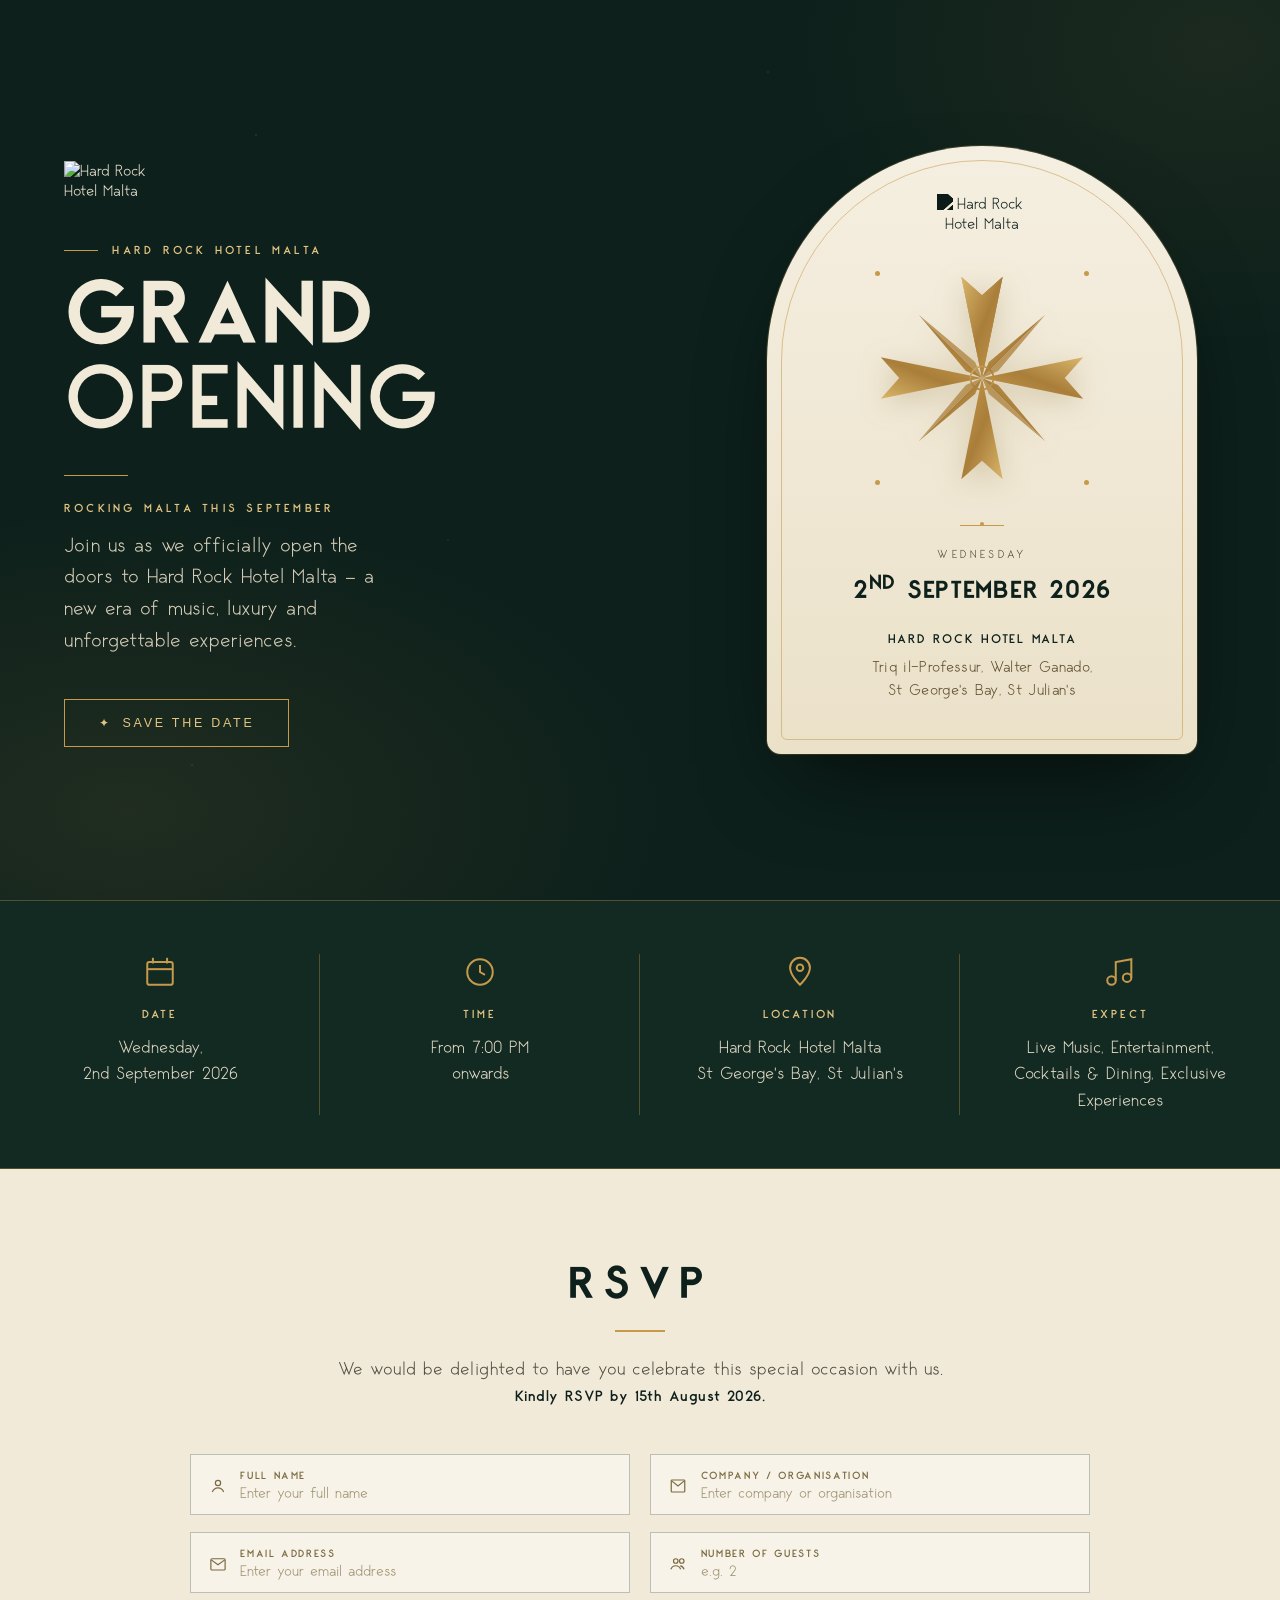
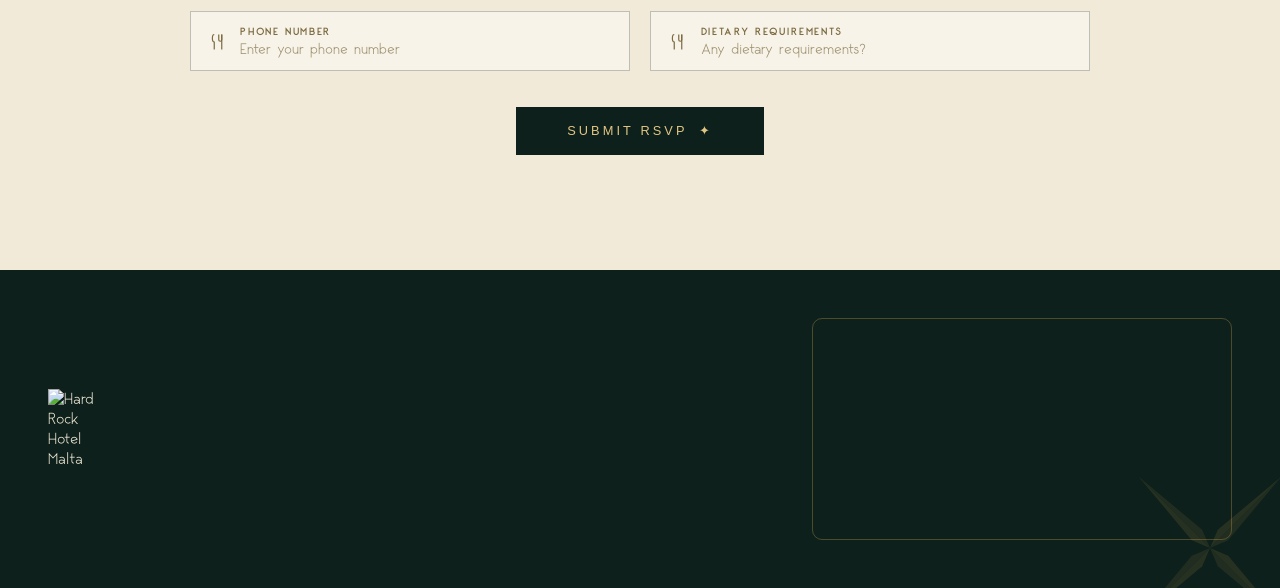
==== index-standalone.html @ 6059b087 "Reorder mobile hero: logo/title first, invite card below, center text On small screens the hero text" ====
<!DOCTYPE html>
<html lang="en">
<head>
<meta charset="UTF-8">
<meta name="viewport" content="width=device-width, initial-scale=1.0">
<title>Hard Rock Hotel Malta — Grand Opening</title>
<style>
  @font-face{
    font-family:'George';
    src:url('[data-uri]') format('opentype');
    font-weight:300;
    font-style:normal;
    font-display:swap;
  }
  @font-face{
    font-family:'George';
    src:url('[data-uri]') format('opentype');
    font-weight:600;
    font-style:normal;
    font-display:swap;
  }
  @font-face{
    font-family:'George';
    src:url('[data-uri]') format('opentype');
    font-weight:700;
    font-style:normal;
    font-display:swap;
  }

  :root{
    --ink:#0d201b;
    --ink-2:#132a23;
    --gold:#c79a4b;
    --gold-light:#e3c583;
    --cream:#f2ead9;
    --cream-2:#e9dfc9;
    --line: rgba(199,154,75,0.35);
  }
  *{box-sizing:border-box; margin:0; padding:0;}
  html{scroll-behavior:smooth;}
  body{
    background:var(--ink);
    color:var(--cream);
    font-family:'George', sans-serif;
    font-weight:300;
    overflow-x:hidden;
  }
  h1,h2,h3{font-family:'George', serif; font-weight:700;}
  .serif{font-family:'George', serif; font-weight:300;}

  a{color:inherit; text-decoration:none;}

  .eyebrow{
    letter-spacing:0.28em;
    font-size:0.72rem;
    color:var(--gold-light);
    text-transform:uppercase;
    font-weight:600;
  }

  /* ---------- HERO ---------- */
  .hero{
    position:relative;
    display:grid;
    grid-template-columns: 1.15fr 1fr;
    min-height:100vh;
    background:
      radial-gradient(ellipse 900px 500px at 10% 90%, rgba(199,154,75,0.10), transparent 60%),
      radial-gradient(ellipse 700px 500px at 95% 5%, rgba(199,154,75,0.08), transparent 60%),
      var(--ink);
  }
  .hero::before{
    content:'';
    position:absolute; inset:0;
    background-image:
      radial-gradient(1px 1px at 20% 15%, rgba(199,154,75,0.5), transparent),
      radial-gradient(1px 1px at 60% 8%, rgba(199,154,75,0.4), transparent),
      radial-gradient(1px 1px at 80% 30%, rgba(199,154,75,0.5), transparent),
      radial-gradient(1px 1px at 35% 60%, rgba(199,154,75,0.3), transparent),
      radial-gradient(1px 1px at 92% 70%, rgba(199,154,75,0.4), transparent),
      radial-gradient(1px 1px at 15% 85%, rgba(199,154,75,0.45), transparent);
    background-size: 100% 100%;
    pointer-events:none;
    opacity:0.9;
  }

  .hero-left{
    position:relative;
    padding: 4.5rem 4rem 4rem;
    display:flex;
    flex-direction:column;
    justify-content:center;
    z-index:2;
  }

  .brand-mark{
    margin-bottom:2.6rem;
    animation: fadeUp 0.9s ease both;
  }
  .brand-mark img{
    width:110px;
    height:auto;
    display:block;
  }

  .hero-eyebrow-line{
    display:flex; align-items:center; gap:0.9rem;
    margin-bottom:1rem;
    animation: fadeUp 0.9s ease 0.1s both;
  }
  .hero-eyebrow-line .rule{ width:34px; height:1px; background:var(--gold);}

  .hero-title{
    font-size:clamp(3.4rem, 7vw, 6.2rem);
    line-height:0.95;
    color:var(--cream);
    letter-spacing:0.01em;
    animation: fadeUp 1s ease 0.18s both;
  }
  .hero-title .thin{ font-weight:600; }

  .hero-rule{
    width:64px; height:1px;
    background:var(--gold);
    margin:1.9rem 0 1.6rem;
    animation: fadeUp 1s ease 0.3s both;
  }

  .hero-tag{
    animation: fadeUp 1s ease 0.36s both;
  }
  .hero-tag .eyebrow{ margin-bottom:0.9rem; display:block;}
  .hero-tag p{
    font-family:'George', serif;
    font-weight:300;
    font-size:1.28rem;
    line-height:1.55;
    color:#d8cfba;
    max-width:30ch;
  }

  .cta-row{
    margin-top:2.6rem;
    animation: fadeUp 1s ease 0.46s both;
  }
  .btn-outline{
    display:inline-flex;
    align-items:center;
    gap:0.7rem;
    border:1px solid var(--gold);
    padding:0.95rem 2.1rem;
    font-size:0.78rem;
    letter-spacing:0.22em;
    color:var(--gold-light);
    text-transform:uppercase;
    background:transparent;
    cursor:pointer;
    transition: background 0.35s ease, color 0.35s ease, letter-spacing .35s ease;
  }
  .btn-outline:hover{
    background:var(--gold);
    color:var(--ink);
    letter-spacing:0.26em;
  }
  .star{
    display:inline-block;
    transform-origin:center;
  }

  /* ---------- RIGHT: INVITATION CARD ---------- */
  .hero-right{
    position:relative;
    display:flex;
    align-items:center;
    justify-content:center;
    padding: 3rem;
    z-index:2;
  }
  .invite-card{
    position:relative;
    width:100%;
    max-width:430px;
    background: linear-gradient(180deg, #f5efe1, #ebe1c9);
    border-radius: 220px 220px 14px 14px;
    padding: 3rem 2.6rem 3.2rem;
    text-align:center;
    color:var(--ink);
    box-shadow: 0 40px 90px -30px rgba(0,0,0,0.65), 0 0 0 1px rgba(199,154,75,0.25);
    animation: cardIn 1.1s cubic-bezier(.2,.8,.2,1) 0.25s both;
  }
  .invite-card::before{
    content:'';
    position:absolute;
    inset:14px;
    border-radius:206px 206px 6px 6px;
    border:1px solid rgba(199,154,75,0.55);
    pointer-events:none;
  }
  .invite-badge{
    margin:0 auto 1.8rem;
  }
  .invite-badge img{
    width:90px;
    height:auto;
    display:block;
    margin:0 auto;
    /* logo file is white — darken it to sit on the cream card */
    filter: brightness(0) saturate(100%) invert(11%) sepia(15%) saturate(1200%) hue-rotate(120deg) brightness(0.8);
  }

  .cross-wrap{
    width:230px; height:230px;
    margin: 0 auto 2rem;
    position:relative;
  }
  .cross-wrap svg{ width:100%; height:100%; filter: drop-shadow(0 6px 14px rgba(120,90,20,0.25));}
  .dot{
    position:absolute;
    width:5px; height:5px;
    border-radius:50%;
    background:var(--gold);
  }
  .dot.tl{ top:8px; left:8px;}
  .dot.tr{ top:8px; right:8px;}
  .dot.bl{ bottom:8px; left:8px;}
  .dot.br{ bottom:8px; right:8px;}

  .invite-rule{
    width:44px; height:1px; background:var(--gold);
    margin: 0 auto 1.4rem;
    position:relative;
  }
  .invite-rule::before{
    content:''; position:absolute; left:50%; top:-2.5px; transform:translateX(-50%);
    width:4px; height:4px; border-radius:50%; background:var(--gold);
  }

  .invite-day{
    font-size:0.72rem;
    letter-spacing:0.32em;
    color:#4a3d24;
    margin-bottom:0.5rem;
  }
  .invite-date{
    font-family:'George', serif;
    font-weight:700;
    font-size:1.55rem;
    letter-spacing:0.03em;
    color:var(--ink);
    margin-bottom:1.6rem;
  }
  .invite-venue{
    font-size:0.78rem;
    letter-spacing:0.14em;
    font-weight:600;
    color:var(--ink);
    margin-bottom:0.55rem;
  }
  .invite-address{
    font-family:'George', serif;
    font-weight:300;
    font-size:0.98rem;
    line-height:1.5;
    color:#5b4a28;
    letter-spacing:0.02em;
  }

  @keyframes fadeUp{
    from{ opacity:0; transform:translateY(18px);}
    to{ opacity:1; transform:translateY(0);}
  }
  @keyframes cardIn{
    from{ opacity:0; transform:translateY(24px) scale(0.97);}
    to{ opacity:1; transform:translateY(0) scale(1);}
  }

  /* ---------- DETAILS BAR ---------- */
  .details-bar{
    background: var(--ink-2);
    border-top:1px solid var(--line);
    border-bottom:1px solid var(--line);
    display:grid;
    grid-template-columns: repeat(4, 1fr);
  }
  .detail-item{
    padding: 3.4rem 2rem;
    text-align:center;
    position:relative;
  }
  .detail-item:not(:last-child)::after{
    content:'';
    position:absolute;
    top:20%; bottom:20%; right:0;
    width:1px;
    background: var(--line);
  }
  .detail-icon{
    width:34px; height:34px;
    margin:0 auto 1.1rem;
    color:var(--gold);
  }
  .detail-icon svg{ width:100%; height:100%; stroke:var(--gold); fill:none;}
  .detail-label{
    font-size:0.72rem;
    letter-spacing:0.24em;
    color:var(--gold-light);
    text-transform:uppercase;
    margin-bottom:0.8rem;
    font-weight:600;
  }
  .detail-value{
    font-family:'George', serif;
    font-weight:300;
    font-size:1.1rem;
    line-height:1.5;
    color:#e4dcc7;
  }

  /* ---------- RSVP ---------- */
  .rsvp-section{
    background: var(--cream);
    color:var(--ink);
    padding: 5.5rem 2rem 5rem;
  }
  .rsvp-inner{
    max-width: 900px;
    margin: 0 auto;
  }
  .rsvp-head{ text-align:center; margin-bottom:3rem;}
  .rsvp-head h2{
    font-size: 2.8rem;
    letter-spacing:0.18em;
    color:var(--ink);
    margin-bottom:1.1rem;
  }
  .rsvp-underline{
    width:50px; height:2px; background:var(--gold);
    margin:0 auto 1.6rem;
  }
  .rsvp-head p{
    font-family:'George', serif;
    font-weight:300;
    font-size:1.15rem;
    color:#4c4c40;
  }
  .rsvp-head .deadline{
    font-weight:600;
    color:var(--ink);
    margin-top:0.4rem;
    font-family:'George', sans-serif;
    font-size:0.92rem;
    letter-spacing:0.03em;
  }

  form{ margin-top:2.6rem;}
  .form-grid{
    display:grid;
    grid-template-columns: 1fr 1fr;
    gap:1.1rem 1.3rem;
  }
  .field{
    border:1px solid rgba(13,32,27,0.25);
    background: rgba(255,255,255,0.4);
    padding: 0.85rem 1.1rem 0.7rem;
    display:flex;
    align-items:center;
    gap:0.85rem;
    transition: border-color .25s ease, background .25s ease;
  }
  .field:focus-within{
    border-color: var(--gold);
    background: rgba(255,255,255,0.7);
  }
  .field svg{ width:18px; height:18px; stroke:#7a6a3f; fill:none; flex-shrink:0;}
  .field-text{ display:flex; flex-direction:column; flex:1; min-width:0;}
  .field-text label{
    font-size:0.65rem;
    letter-spacing:0.16em;
    text-transform:uppercase;
    color:#7a6a3f;
    font-weight:600;
    margin-bottom:2px;
  }
  .field-text input, .field-text textarea{
    border:none; outline:none; background:transparent;
    font-family:'George', sans-serif;
    font-weight:300;
    font-size:0.95rem;
    color:var(--ink);
    padding:0;
    resize:none;
  }
  .field-text input::placeholder, .field-text textarea::placeholder{ color:#9a8f6c;}

  .submit-row{ text-align:center; margin-top:2.2rem;}
  .btn-submit{
    background: var(--ink);
    color: var(--gold-light);
    border:none;
    padding:1.05rem 3.2rem;
    font-size:0.8rem;
    letter-spacing:0.24em;
    text-transform:uppercase;
    cursor:pointer;
    display:inline-flex; align-items:center; gap:0.7rem;
    transition: transform .25s ease, box-shadow .25s ease;
  }
  .btn-submit:hover{
    transform: translateY(-2px);
    box-shadow: 0 14px 28px -12px rgba(13,32,27,0.5);
  }
  .form-note{
    text-align:center;
    font-size:0.82rem;
    color:#6d6d5f;
    margin-top:1.1rem;
    min-height:1.1rem;
  }

  /* ---------- FOOTER ---------- */
  footer{
    background: var(--ink);
    padding: 3rem 3rem;
    display:flex;
    align-items:center;
    justify-content:space-between;
    flex-wrap:wrap;
    gap:2rem;
    position:relative;
    overflow:hidden;
  }
  .footer-brand{ display:flex; align-items:center; gap:1rem;}
  .footer-badge img{
    width:64px;
    height:auto;
    display:block;
  }

  .footer-map{
    flex:1;
    max-width:420px;
    min-width:260px;
    border-radius:10px;
    overflow:hidden;
    border:1px solid var(--line);
  }
  .footer-map iframe{
    display:block;
    width:100%;
    height:220px;
    border:0;
  }

  .footer-cross{
    position:absolute;
    right:-60px; bottom:-90px;
    width:260px; height:260px;
    opacity:0.14;
    pointer-events:none;
  }

  /* ---------- RESPONSIVE ---------- */
  @media (max-width: 980px){
    .hero{ grid-template-columns:1fr;}
    .hero-left{ padding: 3.5rem 2rem 1rem; order:1; align-items:center; text-align:center;}
    .hero-right{ order:2; padding: 3rem 1.5rem 1rem;}
    .hero-eyebrow-line{ justify-content:center;}
    .brand-mark img{ margin:0 auto;}
    .hero-rule{ margin-left:auto; margin-right:auto;}
    .hero-tag p{ margin:0 auto;}
    .hero-title{ font-size: clamp(2.6rem, 12vw, 4rem);}
    .details-bar{ grid-template-columns: 1fr 1fr;}
    .detail-item:nth-child(2)::after{ display:none;}
    .detail-item:nth-child(odd)::after{ display:none;}
    .form-grid{ grid-template-columns: 1fr;}
    footer{ flex-direction:column; text-align:center;}
    .footer-map{ max-width:100%; width:100%;}
  }
  @media (max-width: 560px){
    .hero-left{ padding:2.5rem 1.4rem 0.5rem;}
    .invite-card{ padding: 2.4rem 1.6rem 2.6rem;}
    .cross-wrap{ width:180px; height:180px;}
    .details-bar{ grid-template-columns: 1fr 1fr;}
    .detail-item{ padding:2.2rem 1rem;}
  }

  @media (prefers-reduced-motion: reduce){
    *{ animation-duration:0.01ms !important; animation-iteration-count:1 !important; transition-duration:0.01ms !important;}
  }
</style>
</head>
<body>

  <!-- HERO -->
  <section class="hero">
    <div class="hero-left">
      <div class="brand-mark">
        <img src="https://hardrockmalta.rsvp/wp-content/uploads/2026/08/HRH-Malta_Logo_1C_1R_Wht.png" alt="Hard Rock Hotel Malta">
      </div>

      <div class="hero-eyebrow-line">
        <span class="rule"></span>
        <span class="eyebrow">Hard Rock Hotel Malta</span>
      </div>

      <h1 class="hero-title">GRAND<br><span class="thin">OPENING</span></h1>

      <div class="hero-rule"></div>

      <div class="hero-tag">
        <span class="eyebrow">Rocking Malta This September</span>
        <p>Join us as we officially open the doors to Hard Rock Hotel Malta — a new era of music, luxury and unforgettable experiences.</p>
      </div>

      <div class="cta-row">
        <button class="btn-outline" onclick="document.getElementById('rsvp').scrollIntoView({behavior:'smooth'})">
          <span class="star">✦</span> Save the Date
        </button>
      </div>
    </div>

    <div class="hero-right">
      <div class="invite-card">
        <div class="invite-badge">
          <img src="https://hardrockmalta.rsvp/wp-content/uploads/2026/08/HRH-Malta_Logo_1C_1R_Wht.png" alt="Hard Rock Hotel Malta">
        </div>

        <div class="cross-wrap">
          <span class="dot tl"></span><span class="dot tr"></span><span class="dot bl"></span><span class="dot br"></span>
          <svg viewBox="0 0 200 200" xmlns="http://www.w3.org/2000/svg">
            <defs>
              <linearGradient id="goldGrad" x1="0%" y1="0%" x2="100%" y2="100%">
                <stop offset="0%" stop-color="#d9b56a"/>
                <stop offset="50%" stop-color="#a97e3a"/>
                <stop offset="100%" stop-color="#c79a4b"/>
              </linearGradient>
            </defs>
            <g transform="translate(100,100)">
              <g id="wedge">
                <path d="M0,0 L 55,-55 L 6,-14 Z" fill="url(#goldGrad)"/>
                <path d="M0,0 L 55,-55 L 14,-6 Z" fill="url(#goldGrad)" opacity="0.75"/>
              </g>
              <use href="#wedge" transform="rotate(90)"/>
              <use href="#wedge" transform="rotate(180)"/>
              <use href="#wedge" transform="rotate(270)"/>
              <g id="tip">
                <path d="M0,0 L -18,-88 L 0,-72 L 18,-88 Z" fill="url(#goldGrad)"/>
              </g>
              <use href="#tip" transform="rotate(0)"/>
              <use href="#tip" transform="rotate(90)"/>
              <use href="#tip" transform="rotate(180)"/>
              <use href="#tip" transform="rotate(270)"/>
              <circle r="10" fill="none" stroke="url(#goldGrad)" stroke-width="1.5"/>
            </g>
          </svg>
        </div>

        <div class="invite-rule"></div>

        <div class="invite-day">WEDNESDAY</div>
        <div class="invite-date">2<sup>ND</sup> SEPTEMBER 2026</div>

        <div class="invite-venue">HARD ROCK HOTEL MALTA</div>
        <div class="invite-address">
          Triq il-Professur, Walter Ganado,<br>
          St George's Bay, St Julian's
        </div>
      </div>
    </div>
  </section>

  <!-- DETAILS BAR -->
  <section class="details-bar">
    <div class="detail-item">
      <div class="detail-icon">
        <svg viewBox="0 0 24 24" stroke-width="1.4"><rect x="3" y="5" width="18" height="16" rx="1.5"/><line x1="3" y1="10" x2="21" y2="10"/><line x1="7" y1="2" x2="7" y2="6"/><line x1="17" y1="2" x2="17" y2="6"/></svg>
      </div>
      <div class="detail-label">Date</div>
      <div class="detail-value">Wednesday,<br>2nd September 2026</div>
    </div>
    <div class="detail-item">
      <div class="detail-icon">
        <svg viewBox="0 0 24 24" stroke-width="1.4"><circle cx="12" cy="12" r="9"/><path d="M12 7v5l3.5 2"/></svg>
      </div>
      <div class="detail-label">Time</div>
      <div class="detail-value">From 7:00 PM<br>onwards</div>
    </div>
    <div class="detail-item">
      <div class="detail-icon">
        <svg viewBox="0 0 24 24" stroke-width="1.4"><path d="M12 21s7-6.5 7-12a7 7 0 0 0-14 0c0 5.5 7 12 7 12z"/><circle cx="12" cy="9" r="2.3"/></svg>
      </div>
      <div class="detail-label">Location</div>
      <div class="detail-value">Hard Rock Hotel Malta<br>St George's Bay, St Julian's</div>
    </div>
    <div class="detail-item">
      <div class="detail-icon">
        <svg viewBox="0 0 24 24" stroke-width="1.4"><path d="M9 18V5l11-2v13"/><circle cx="6" cy="18" r="3"/><circle cx="17" cy="16" r="3"/></svg>
      </div>
      <div class="detail-label">Expect</div>
      <div class="detail-value">Live Music, Entertainment,<br>Cocktails &amp; Dining, Exclusive Experiences</div>
    </div>
  </section>

  <!-- RSVP -->
  <section class="rsvp-section" id="rsvp">
    <div class="rsvp-inner">
      <div class="rsvp-head">
        <h2>RSVP</h2>
        <div class="rsvp-underline"></div>
        <p>We would be delighted to have you celebrate this special occasion with us.</p>
        <p class="deadline">Kindly RSVP by 15th August 2026.</p>
      </div>

      <form id="rsvpForm">
        <div class="form-grid">
          <div class="field">
            <svg viewBox="0 0 24 24" stroke-width="1.6"><circle cx="12" cy="8" r="3.5"/><path d="M4.5 20c1.5-4 5-5.5 7.5-5.5s6 1.5 7.5 5.5"/></svg>
            <div class="field-text">
              <label for="fullName">Full Name</label>
              <input id="fullName" name="fullName" type="text" placeholder="Enter your full name" required>
            </div>
          </div>

          <div class="field">
            <svg viewBox="0 0 24 24" stroke-width="1.6"><rect x="3" y="4" width="18" height="16" rx="1"/><path d="M4 5.5l8 6.5 8-6.5"/></svg>
            <div class="field-text">
              <label for="company">Company / Organisation</label>
              <input id="company" name="company" type="text" placeholder="Enter company or organisation">
            </div>
          </div>

          <div class="field">
            <svg viewBox="0 0 24 24" stroke-width="1.6"><rect x="2.5" y="5" width="19" height="15" rx="1.5"/><path d="M3 6.5l9 6.5 9-6.5"/></svg>
            <div class="field-text">
              <label for="email">Email Address</label>
              <input id="email" name="email" type="email" placeholder="Enter your email address" required>
            </div>
          </div>

          <div class="field">
            <svg viewBox="0 0 24 24" stroke-width="1.6"><circle cx="9" cy="8" r="3"/><path d="M2.5 19c1.2-3.3 4-4.7 6.5-4.7s5.3 1.4 6.5 4.7"/><circle cx="17" cy="8" r="3"/><path d="M15 14.4c2 .2 4 1.6 5 4.6"/></svg>
            <div class="field-text">
              <label for="guests">Number of Guests</label>
              <input id="guests" name="guests" type="number" min="1" placeholder="e.g. 2">
            </div>
          </div>

          <div class="field">
            <svg viewBox="0 0 24 24" stroke-width="1.6"><path d="M17 2v20"/><path d="M13 2v7a2 2 0 0 0 4 0V2"/><path d="M7 2c-1.5 0-2.5 2-2.5 5S5.5 12 7 12v10"/></svg>
            <div class="field-text">
              <label for="phone">Phone Number</label>
              <input id="phone" name="phone" type="tel" placeholder="Enter your phone number">
            </div>
          </div>

          <div class="field">
            <svg viewBox="0 0 24 24" stroke-width="1.6"><path d="M17 2v20"/><path d="M13 2v7a2 2 0 0 0 4 0V2"/><path d="M7 2c-1.5 0-2.5 2-2.5 5S5.5 12 7 12v10"/></svg>
            <div class="field-text">
              <label for="dietary">Dietary Requirements</label>
              <input id="dietary" name="dietary" type="text" placeholder="Any dietary requirements?">
            </div>
          </div>
        </div>

        <div class="submit-row">
          <button type="submit" class="btn-submit">Submit RSVP <span>✦</span></button>
          <p class="form-note" id="formNote"></p>
        </div>
      </form>
    </div>
  </section>

  <!-- FOOTER -->
  <footer>
    <div class="footer-cross">
      <svg viewBox="0 0 200 200" xmlns="http://www.w3.org/2000/svg">
        <g transform="translate(100,100)" fill="#c79a4b">
          <path d="M0,0 L 55,-55 L 6,-14 Z"/><path d="M0,0 L 55,-55 L 14,-6 Z" opacity="0.75"/>
          <path d="M0,0 L 55,-55 L 6,-14 Z" transform="rotate(90)"/><path d="M0,0 L 55,-55 L 14,-6 Z" transform="rotate(90)" opacity="0.75"/>
          <path d="M0,0 L 55,-55 L 6,-14 Z" transform="rotate(180)"/><path d="M0,0 L 55,-55 L 14,-6 Z" transform="rotate(180)" opacity="0.75"/>
          <path d="M0,0 L 55,-55 L 6,-14 Z" transform="rotate(270)"/><path d="M0,0 L 55,-55 L 14,-6 Z" transform="rotate(270)" opacity="0.75"/>
        </g>
      </svg>
    </div>

    <div class="footer-brand">
      <div class="footer-badge">
        <img src="https://hardrockmalta.rsvp/wp-content/uploads/2026/08/HRH-Malta_Logo_1C_1R_Wht.png" alt="Hard Rock Hotel Malta">
      </div>
    </div>

    <div class="footer-map">
      <iframe
        src="https://www.google.com/maps?q=Hard+Rock+Hotel+Malta,+Triq+il-Professur+Walter+Ganado,+St+George's+Bay,+St+Julian's&output=embed"
        allowfullscreen loading="lazy" referrerpolicy="no-referrer-when-downgrade"
        title="Hard Rock Hotel Malta location"></iframe>
    </div>
  </footer>

  <script>
    document.getElementById('rsvpForm').addEventListener('submit', function(e){
      e.preventDefault();
      const note = document.getElementById('formNote');
      note.textContent = "Thank you — your RSVP has been received.";
      note.style.color = "#7a6a3f";
      this.reset();
    });
  </script>

</body>
</html>
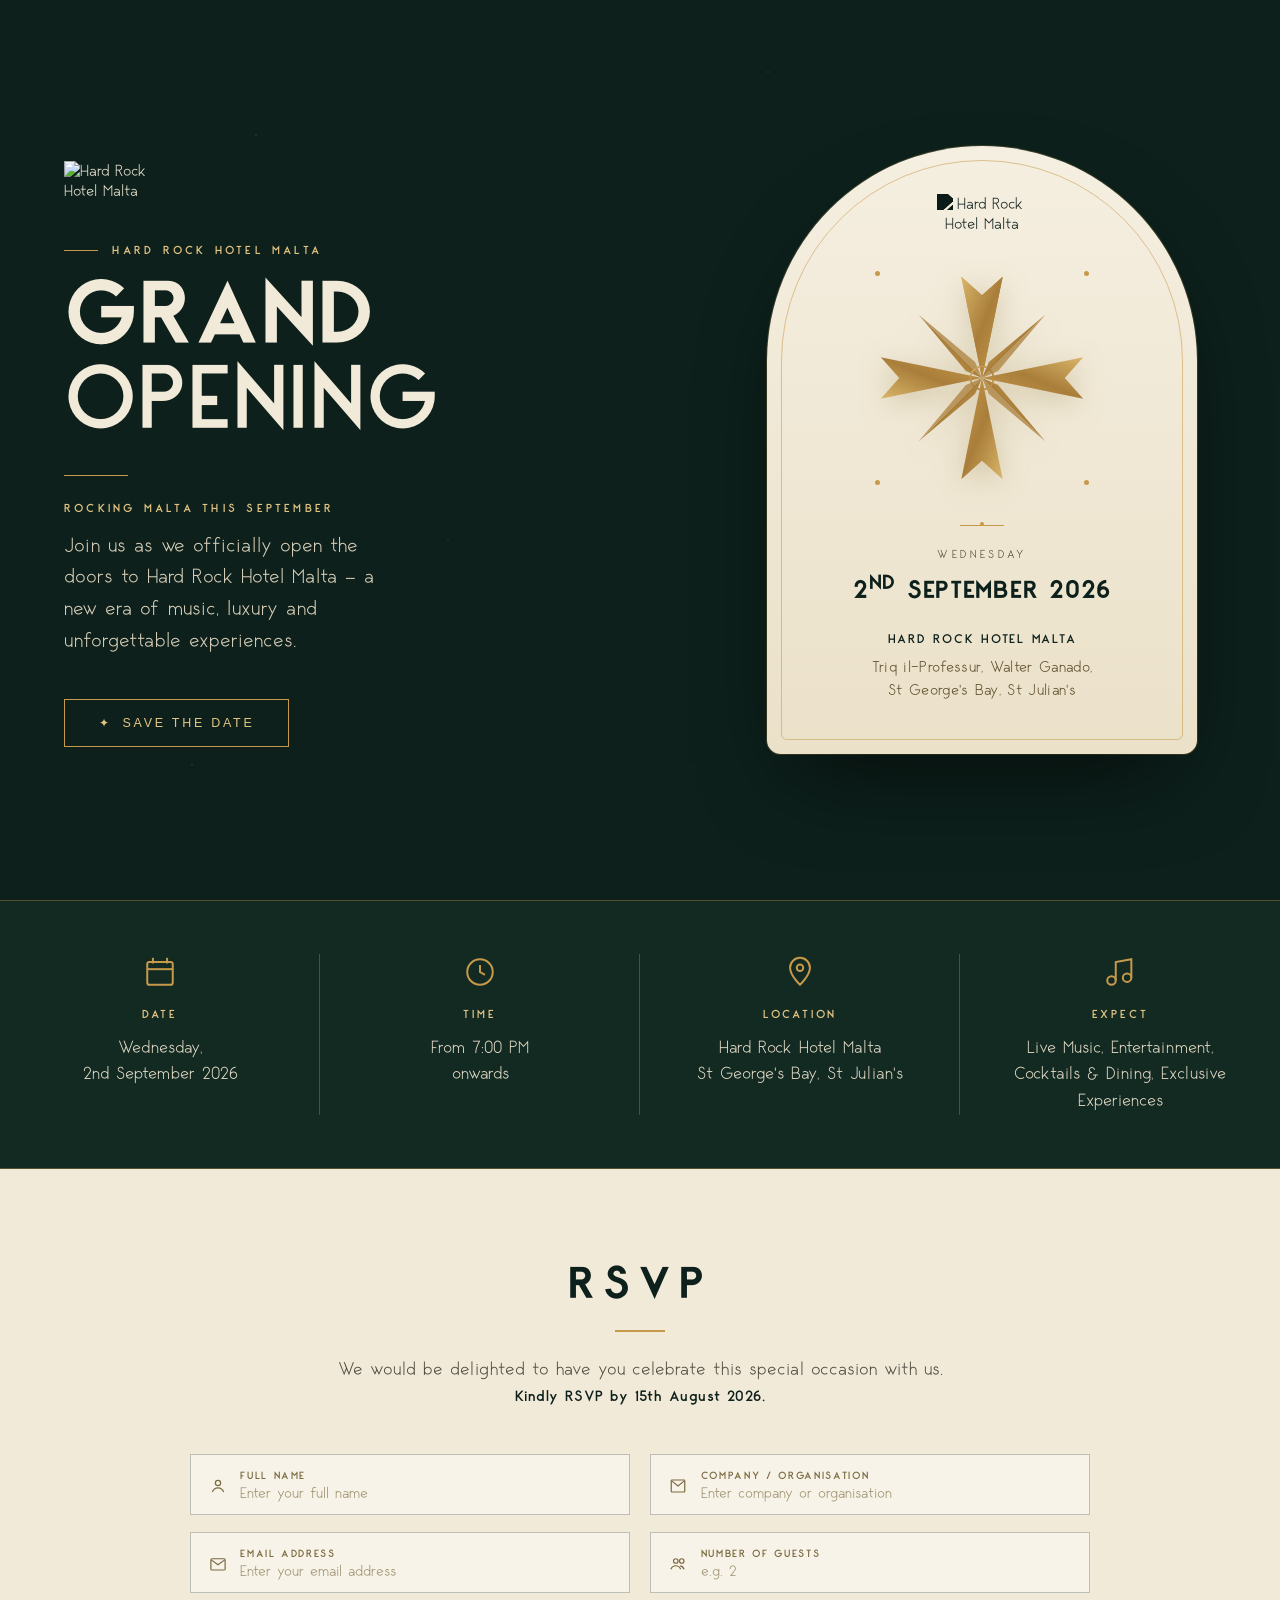
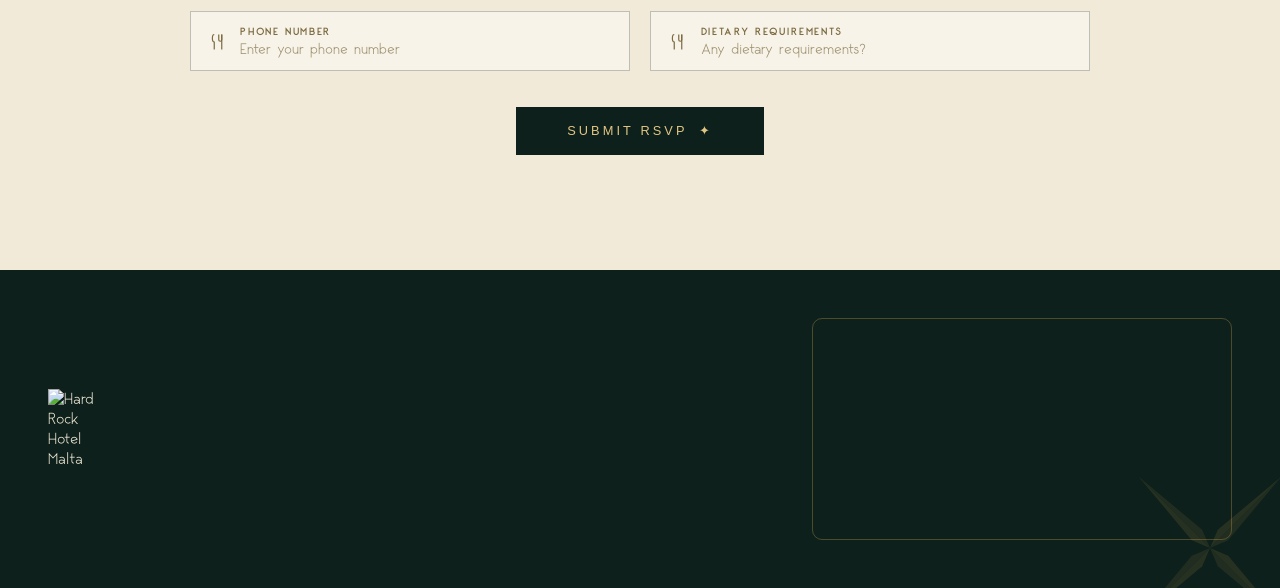
==== commit 977002c1: "Remove gold radial-gradient glow from hero background Flattens .hero to a solid ink background inste" ====
--- a/index-standalone.html
+++ b/index-standalone.html
@@ -64,10 +64,7 @@
     display:grid;
     grid-template-columns: 1.15fr 1fr;
     min-height:100vh;
-    background:
-      radial-gradient(ellipse 900px 500px at 10% 90%, rgba(199,154,75,0.10), transparent 60%),
-      radial-gradient(ellipse 700px 500px at 95% 5%, rgba(199,154,75,0.08), transparent 60%),
-      var(--ink);
+    background: var(--ink);
   }
   .hero::before{
     content:'';
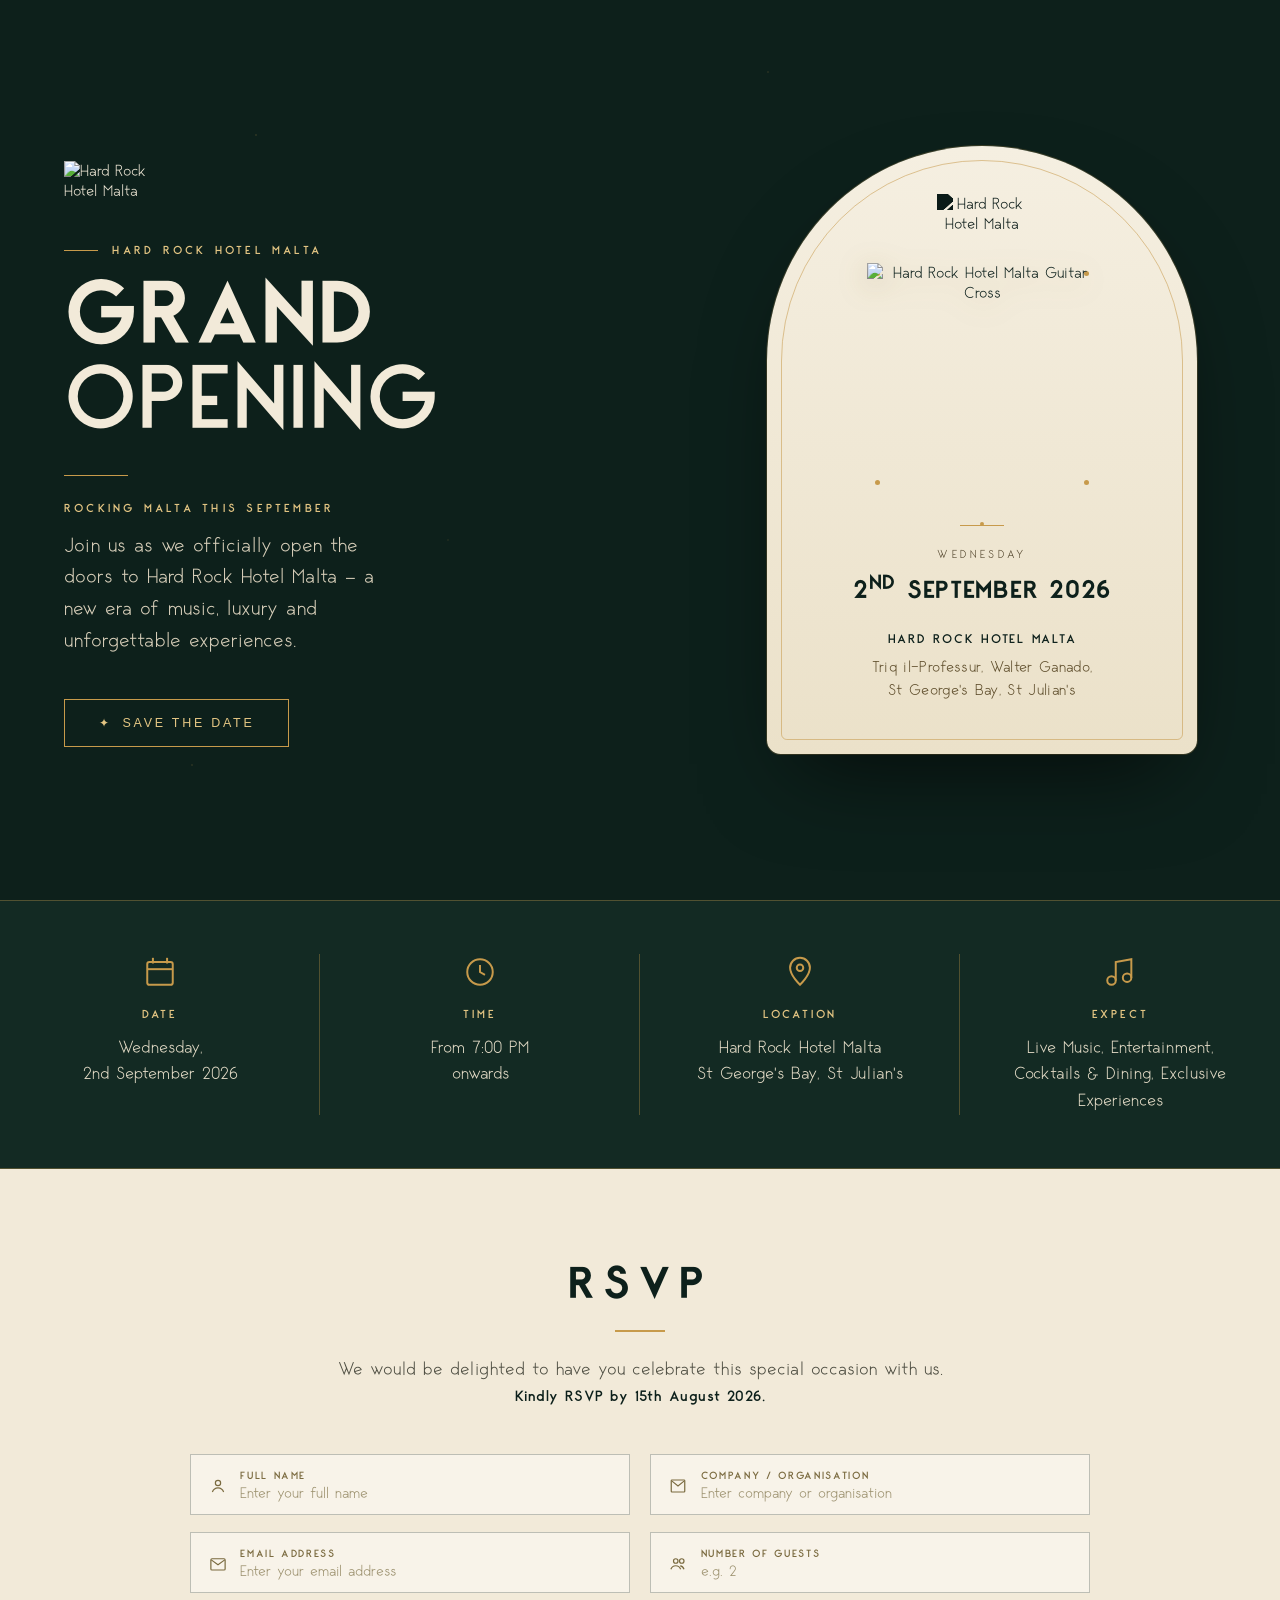
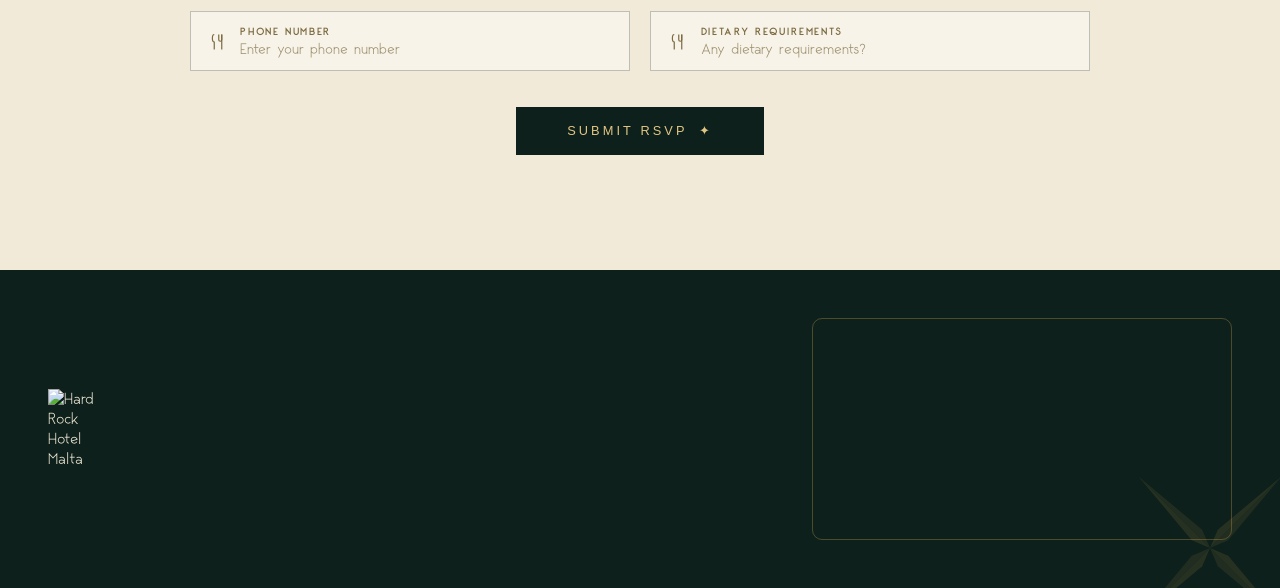
==== commit 2b7349d1: "Replace invite card cross graphic with uploaded guitar-cross logo Swaps the inline SVG Maltese cross" ====
--- a/index-standalone.html
+++ b/index-standalone.html
@@ -210,7 +210,7 @@
     margin: 0 auto 2rem;
     position:relative;
   }
-  .cross-wrap svg{ width:100%; height:100%; filter: drop-shadow(0 6px 14px rgba(120,90,20,0.25));}
+  .cross-wrap img{ width:100%; height:100%; object-fit:contain; filter: drop-shadow(0 6px 14px rgba(120,90,20,0.25));}
   .dot{
     position:absolute;
     width:5px; height:5px;
@@ -524,32 +524,7 @@
 
         <div class="cross-wrap">
           <span class="dot tl"></span><span class="dot tr"></span><span class="dot bl"></span><span class="dot br"></span>
-          <svg viewBox="0 0 200 200" xmlns="http://www.w3.org/2000/svg">
-            <defs>
-              <linearGradient id="goldGrad" x1="0%" y1="0%" x2="100%" y2="100%">
-                <stop offset="0%" stop-color="#d9b56a"/>
-                <stop offset="50%" stop-color="#a97e3a"/>
-                <stop offset="100%" stop-color="#c79a4b"/>
-              </linearGradient>
-            </defs>
-            <g transform="translate(100,100)">
-              <g id="wedge">
-                <path d="M0,0 L 55,-55 L 6,-14 Z" fill="url(#goldGrad)"/>
-                <path d="M0,0 L 55,-55 L 14,-6 Z" fill="url(#goldGrad)" opacity="0.75"/>
-              </g>
-              <use href="#wedge" transform="rotate(90)"/>
-              <use href="#wedge" transform="rotate(180)"/>
-              <use href="#wedge" transform="rotate(270)"/>
-              <g id="tip">
-                <path d="M0,0 L -18,-88 L 0,-72 L 18,-88 Z" fill="url(#goldGrad)"/>
-              </g>
-              <use href="#tip" transform="rotate(0)"/>
-              <use href="#tip" transform="rotate(90)"/>
-              <use href="#tip" transform="rotate(180)"/>
-              <use href="#tip" transform="rotate(270)"/>
-              <circle r="10" fill="none" stroke="url(#goldGrad)" stroke-width="1.5"/>
-            </g>
-          </svg>
+          <img src="https://hardrockmalta.rsvp/wp-content/uploads/2026/08/Asset-1@2x-3-1.png" alt="Hard Rock Hotel Malta Guitar Cross">
         </div>
 
         <div class="invite-rule"></div>
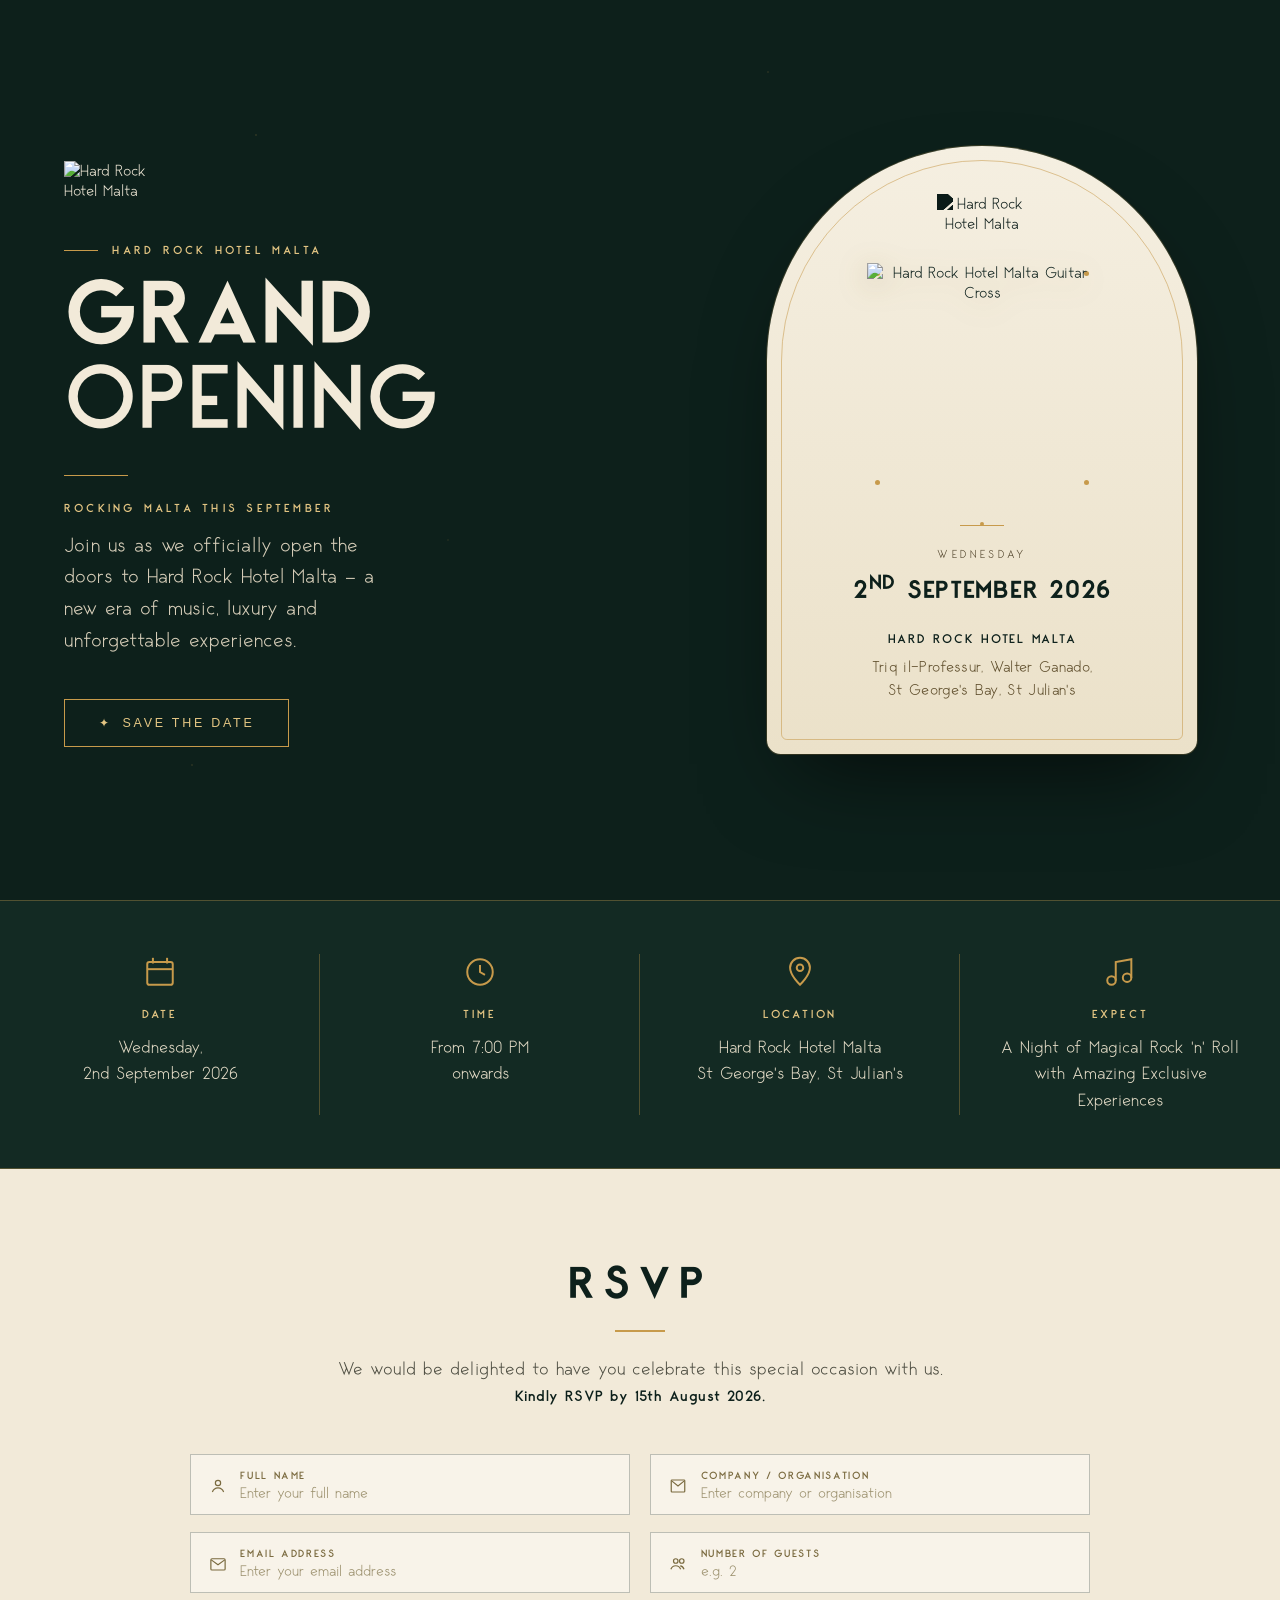
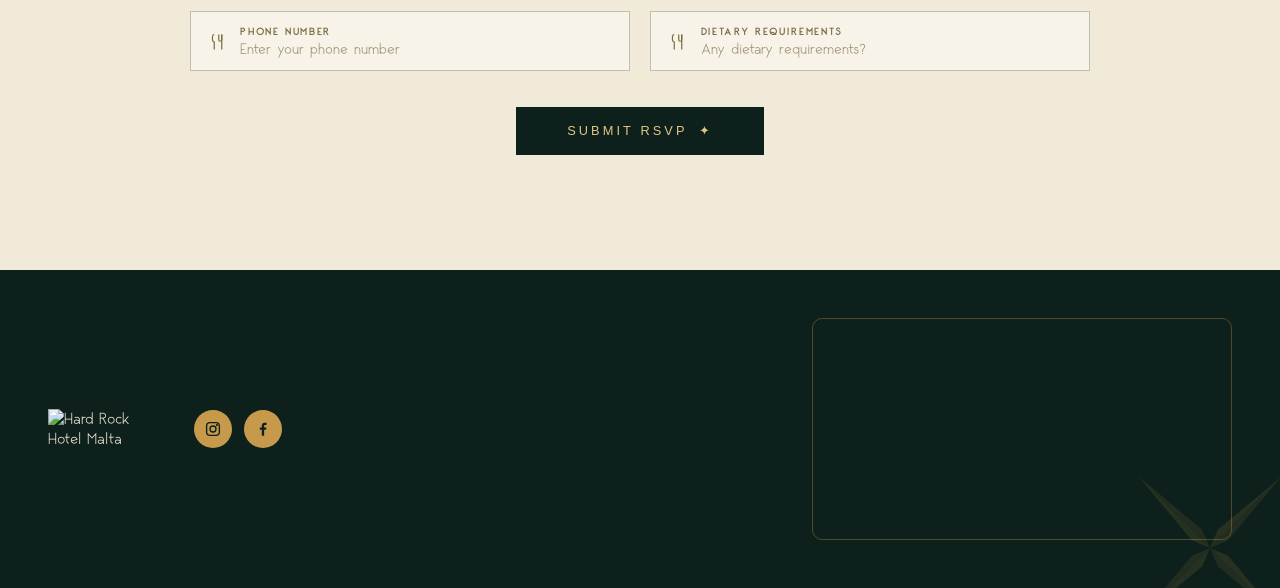
==== commit 6d854e43: "Add footer social icons, enlarge footer logo, update Expect copy - Footer: adds Instagram and Facebo" ====
--- a/index-standalone.html
+++ b/index-standalone.html
@@ -426,12 +426,24 @@
     position:relative;
     overflow:hidden;
   }
-  .footer-brand{ display:flex; align-items:center; gap:1rem;}
+  .footer-brand{ display:flex; align-items:center; gap:1.6rem;}
   .footer-badge img{
-    width:64px;
+    width:120px;
     height:auto;
     display:block;
   }
+
+  .footer-social{ display:flex; gap:0.8rem;}
+  .footer-social a{
+    width:38px; height:38px;
+    border-radius:50%;
+    background: var(--gold);
+    color: var(--ink);
+    display:flex; align-items:center; justify-content:center;
+    transition: transform .25s ease, background .25s ease;
+  }
+  .footer-social a:hover{ transform:translateY(-3px); background:var(--gold-light);}
+  .footer-social svg{ width:18px; height:18px;}
 
   .footer-map{
     flex:1;
@@ -569,7 +581,7 @@
         <svg viewBox="0 0 24 24" stroke-width="1.4"><path d="M9 18V5l11-2v13"/><circle cx="6" cy="18" r="3"/><circle cx="17" cy="16" r="3"/></svg>
       </div>
       <div class="detail-label">Expect</div>
-      <div class="detail-value">Live Music, Entertainment,<br>Cocktails &amp; Dining, Exclusive Experiences</div>
+      <div class="detail-value">A Night of Magical Rock 'n' Roll<br>with Amazing Exclusive Experiences</div>
     </div>
   </section>
 
@@ -659,6 +671,10 @@
       <div class="footer-badge">
         <img src="https://hardrockmalta.rsvp/wp-content/uploads/2026/08/HRH-Malta_Logo_1C_1R_Wht.png" alt="Hard Rock Hotel Malta">
       </div>
+      <div class="footer-social">
+        <a href="https://www.instagram.com/hardrockhotelmalta/" target="_blank" rel="noopener" aria-label="Instagram"><svg viewBox="0 0 24 24" fill="none" stroke="currentColor" stroke-width="1.8"><rect x="3.5" y="3.5" width="17" height="17" rx="4.5"/><circle cx="12" cy="12" r="4"/><circle cx="17.2" cy="6.8" r="0.6" fill="currentColor"/></svg></a>
+        <a href="https://www.facebook.com/hardrockhotelmalta/" target="_blank" rel="noopener" aria-label="Facebook"><svg viewBox="0 0 24 24" fill="currentColor"><path d="M13.5 21v-8h2.7l.4-3.1h-3.1V8c0-.9.25-1.5 1.55-1.5H16.7V3.7C16.4 3.65 15.4 3.5 14.3 3.5c-2.3 0-3.9 1.4-3.9 4v2.4H7.7V13h2.7v8h3.1z"/></svg></a>
+      </div>
     </div>
 
     <div class="footer-map">
@@ -670,12 +686,30 @@
   </footer>
 
   <script>
+    const RSVP_ENDPOINT = 'https://script.google.com/macros/s/AKfycbwtU_aviqI0LpPMw0e9qm2LJ7JzsHz8o4cGhcyOlYgD7mm1s4jkVpHPHkxtMLCUQuIi6w/exec';
+
     document.getElementById('rsvpForm').addEventListener('submit', function(e){
       e.preventDefault();
+      const form = this;
       const note = document.getElementById('formNote');
-      note.textContent = "Thank you — your RSVP has been received.";
+      const submitBtn = form.querySelector('.btn-submit');
+
       note.style.color = "#7a6a3f";
-      this.reset();
+      note.textContent = "Submitting...";
+      submitBtn.disabled = true;
+
+      fetch(RSVP_ENDPOINT, { method: 'POST', mode: 'no-cors', body: new FormData(form) })
+        .then(() => {
+          note.textContent = "Thank you — your RSVP has been received.";
+          form.reset();
+        })
+        .catch(() => {
+          note.style.color = "#b5533c";
+          note.textContent = "Something went wrong. Please try again or contact us directly.";
+        })
+        .finally(() => {
+          submitBtn.disabled = false;
+        });
     });
   </script>
 
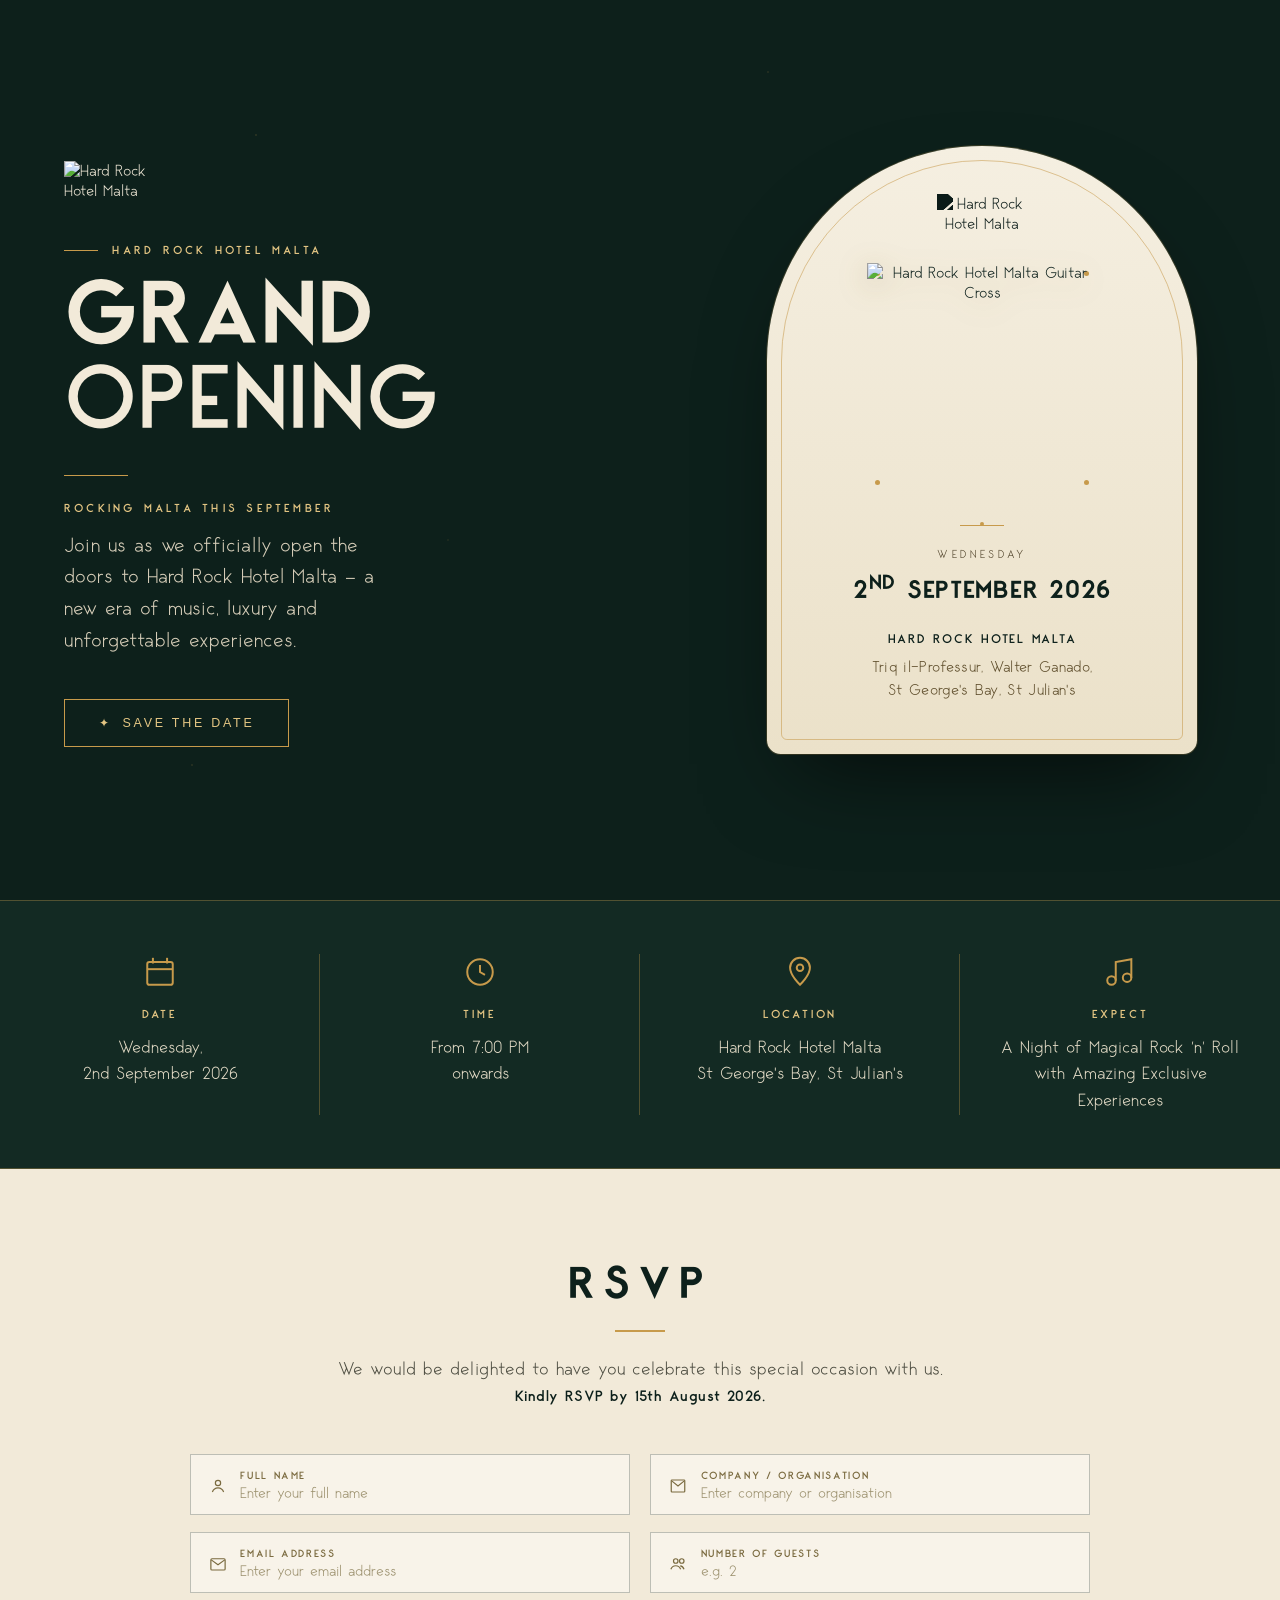
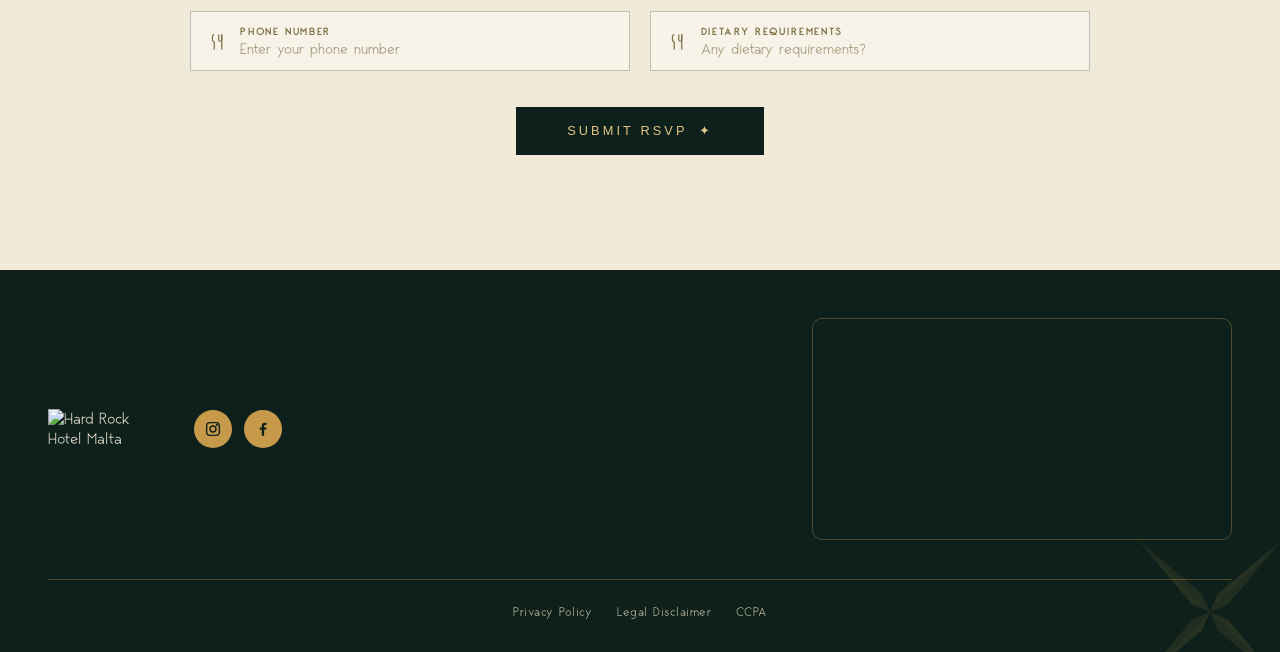
==== commit cf78f9e4: "Add footer legal links, remove forced line break in Expect copy - Adds Privacy Policy / Legal Discla" ====
--- a/index-standalone.html
+++ b/index-standalone.html
@@ -417,15 +417,36 @@
   /* ---------- FOOTER ---------- */
   footer{
     background: var(--ink);
-    padding: 3rem 3rem;
+    padding: 3rem 3rem 2rem;
+    position:relative;
+    overflow:hidden;
+  }
+  .footer-main{
     display:flex;
     align-items:center;
     justify-content:space-between;
     flex-wrap:wrap;
     gap:2rem;
-    position:relative;
-    overflow:hidden;
-  }
+  }
+  .footer-legal{
+    margin-top:2.4rem;
+    padding-top:1.6rem;
+    border-top:1px solid var(--line);
+    display:flex;
+    align-items:center;
+    justify-content:center;
+    flex-wrap:wrap;
+    gap:0.7rem;
+  }
+  .footer-legal a{
+    font-size:0.78rem;
+    letter-spacing:0.04em;
+    color:#cfc6ac;
+    transition: color .2s ease;
+  }
+  .footer-legal a:hover{ color:var(--gold-light);}
+  .footer-legal .dot-sep{ color:var(--gold); font-size:0.7rem;}
+
   .footer-brand{ display:flex; align-items:center; gap:1.6rem;}
   .footer-badge img{
     width:120px;
@@ -482,7 +503,7 @@
     .detail-item:nth-child(2)::after{ display:none;}
     .detail-item:nth-child(odd)::after{ display:none;}
     .form-grid{ grid-template-columns: 1fr;}
-    footer{ flex-direction:column; text-align:center;}
+    .footer-main{ flex-direction:column; text-align:center;}
     .footer-map{ max-width:100%; width:100%;}
   }
   @media (max-width: 560px){
@@ -581,7 +602,7 @@
         <svg viewBox="0 0 24 24" stroke-width="1.4"><path d="M9 18V5l11-2v13"/><circle cx="6" cy="18" r="3"/><circle cx="17" cy="16" r="3"/></svg>
       </div>
       <div class="detail-label">Expect</div>
-      <div class="detail-value">A Night of Magical Rock 'n' Roll<br>with Amazing Exclusive Experiences</div>
+      <div class="detail-value">A Night of Magical Rock &lsquo;n&rsquo; Roll with Amazing Exclusive Experiences</div>
     </div>
   </section>
 
@@ -667,21 +688,31 @@
       </svg>
     </div>
 
-    <div class="footer-brand">
-      <div class="footer-badge">
-        <img src="https://hardrockmalta.rsvp/wp-content/uploads/2026/08/HRH-Malta_Logo_1C_1R_Wht.png" alt="Hard Rock Hotel Malta">
-      </div>
-      <div class="footer-social">
-        <a href="https://www.instagram.com/hardrockhotelmalta/" target="_blank" rel="noopener" aria-label="Instagram"><svg viewBox="0 0 24 24" fill="none" stroke="currentColor" stroke-width="1.8"><rect x="3.5" y="3.5" width="17" height="17" rx="4.5"/><circle cx="12" cy="12" r="4"/><circle cx="17.2" cy="6.8" r="0.6" fill="currentColor"/></svg></a>
-        <a href="https://www.facebook.com/hardrockhotelmalta/" target="_blank" rel="noopener" aria-label="Facebook"><svg viewBox="0 0 24 24" fill="currentColor"><path d="M13.5 21v-8h2.7l.4-3.1h-3.1V8c0-.9.25-1.5 1.55-1.5H16.7V3.7C16.4 3.65 15.4 3.5 14.3 3.5c-2.3 0-3.9 1.4-3.9 4v2.4H7.7V13h2.7v8h3.1z"/></svg></a>
-      </div>
-    </div>
-
-    <div class="footer-map">
-      <iframe
-        src="https://www.google.com/maps?q=Hard+Rock+Hotel+Malta,+Triq+il-Professur+Walter+Ganado,+St+George's+Bay,+St+Julian's&output=embed"
-        allowfullscreen loading="lazy" referrerpolicy="no-referrer-when-downgrade"
-        title="Hard Rock Hotel Malta location"></iframe>
+    <div class="footer-main">
+      <div class="footer-brand">
+        <div class="footer-badge">
+          <img src="https://hardrockmalta.rsvp/wp-content/uploads/2026/08/HRH-Malta_Logo_1C_1R_Wht.png" alt="Hard Rock Hotel Malta">
+        </div>
+        <div class="footer-social">
+          <a href="https://www.instagram.com/hardrockhotelmalta/" target="_blank" rel="noopener" aria-label="Instagram"><svg viewBox="0 0 24 24" fill="none" stroke="currentColor" stroke-width="1.8"><rect x="3.5" y="3.5" width="17" height="17" rx="4.5"/><circle cx="12" cy="12" r="4"/><circle cx="17.2" cy="6.8" r="0.6" fill="currentColor"/></svg></a>
+          <a href="https://www.facebook.com/hardrockhotelmalta/" target="_blank" rel="noopener" aria-label="Facebook"><svg viewBox="0 0 24 24" fill="currentColor"><path d="M13.5 21v-8h2.7l.4-3.1h-3.1V8c0-.9.25-1.5 1.55-1.5H16.7V3.7C16.4 3.65 15.4 3.5 14.3 3.5c-2.3 0-3.9 1.4-3.9 4v2.4H7.7V13h2.7v8h3.1z"/></svg></a>
+        </div>
+      </div>
+
+      <div class="footer-map">
+        <iframe
+          src="https://www.google.com/maps?q=Hard+Rock+Hotel+Malta,+Triq+il-Professur+Walter+Ganado,+St+George's+Bay,+St+Julian's&output=embed"
+          allowfullscreen loading="lazy" referrerpolicy="no-referrer-when-downgrade"
+          title="Hard Rock Hotel Malta location"></iframe>
+      </div>
+    </div>
+
+    <div class="footer-legal">
+      <a href="https://hotel.hardrock.com/privacy.aspx" target="_blank" rel="noopener">Privacy Policy</a>
+      <span class="dot-sep">&bull;</span>
+      <a href="https://hotel.hardrock.com/legal-disclaimer.aspx" target="_blank" rel="noopener">Legal Disclaimer</a>
+      <span class="dot-sep">&bull;</span>
+      <a href="https://www.hardrock.com/ccpa.aspx?_gl=1*nu8g0k*_gcl_au*MTcyMzI3NDA2OC4xNzg1NzU2NjI2" target="_blank" rel="noopener">CCPA</a>
     </div>
   </footer>
 
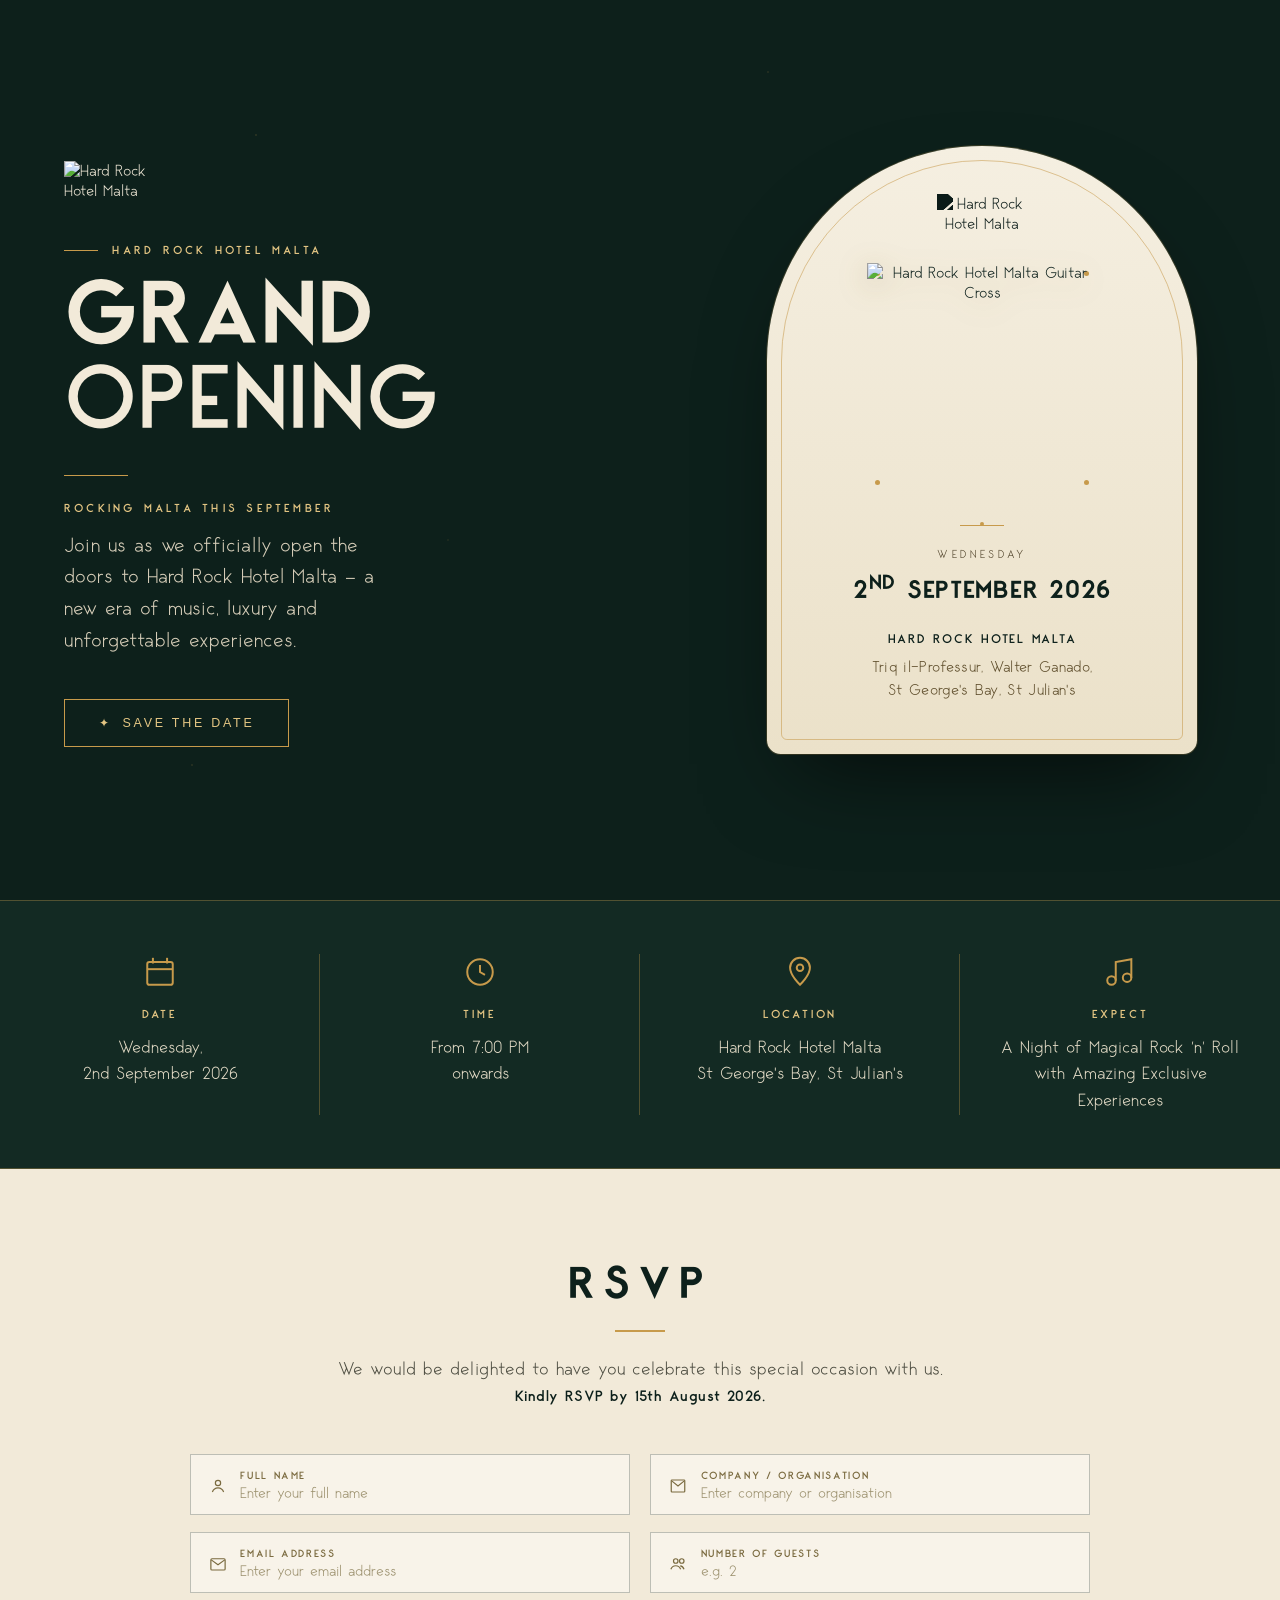
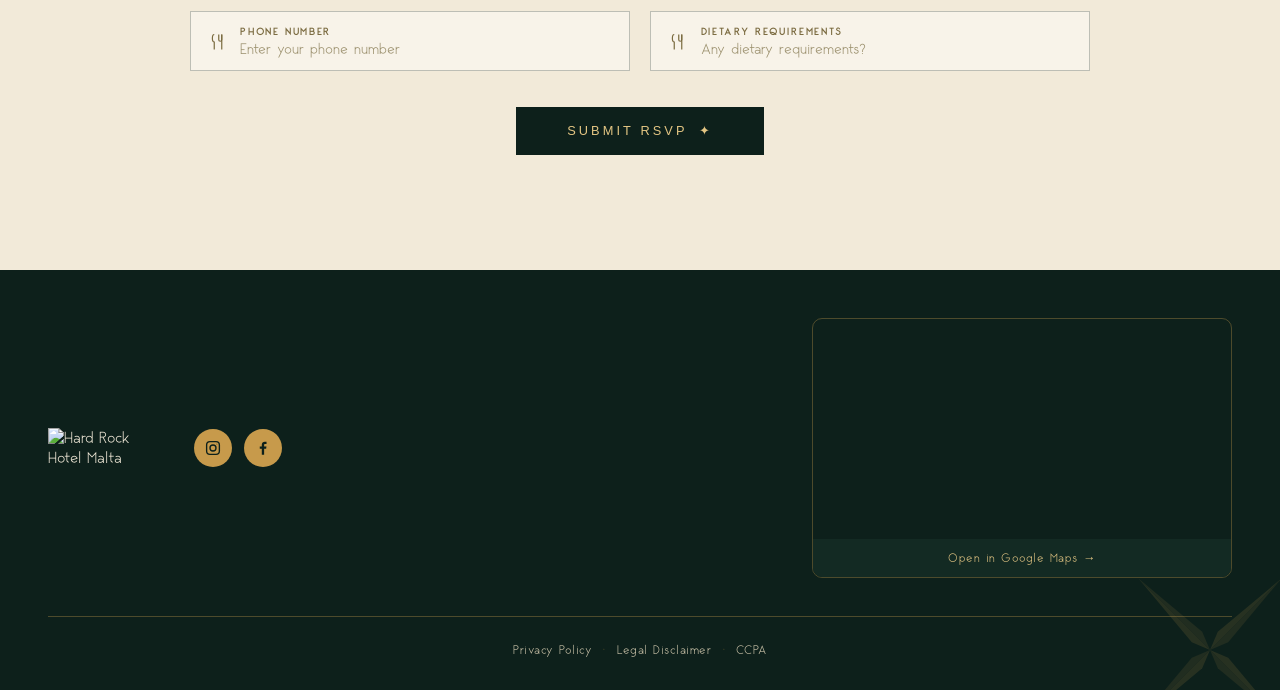
==== commit 68e6d9c9: "Harden footer social icons against theme CSS, add map fallback link - Social icon colors moved from " ====
--- a/index-standalone.html
+++ b/index-standalone.html
@@ -465,6 +465,8 @@
   }
   .footer-social a:hover{ transform:translateY(-3px); background:var(--gold-light);}
   .footer-social svg{ width:18px; height:18px;}
+  .footer-social .icon-stroke{ fill:none !important; stroke:#0d201b !important; }
+  .footer-social .icon-fill{ fill:#0d201b !important; stroke:none !important; }
 
   .footer-map{
     flex:1;
@@ -480,6 +482,16 @@
     height:220px;
     border:0;
   }
+  .footer-map-fallback{
+    display:block;
+    padding:0.7rem 1rem;
+    text-align:center;
+    font-size:0.78rem;
+    letter-spacing:0.04em;
+    color:var(--gold-light);
+    background: var(--ink-2);
+  }
+  .footer-map-fallback:hover{ color:var(--gold);}
 
   .footer-cross{
     position:absolute;
@@ -694,8 +706,8 @@
           <img src="https://hardrockmalta.rsvp/wp-content/uploads/2026/08/HRH-Malta_Logo_1C_1R_Wht.png" alt="Hard Rock Hotel Malta">
         </div>
         <div class="footer-social">
-          <a href="https://www.instagram.com/hardrockhotelmalta/" target="_blank" rel="noopener" aria-label="Instagram"><svg viewBox="0 0 24 24" fill="none" stroke="currentColor" stroke-width="1.8"><rect x="3.5" y="3.5" width="17" height="17" rx="4.5"/><circle cx="12" cy="12" r="4"/><circle cx="17.2" cy="6.8" r="0.6" fill="currentColor"/></svg></a>
-          <a href="https://www.facebook.com/hardrockhotelmalta/" target="_blank" rel="noopener" aria-label="Facebook"><svg viewBox="0 0 24 24" fill="currentColor"><path d="M13.5 21v-8h2.7l.4-3.1h-3.1V8c0-.9.25-1.5 1.55-1.5H16.7V3.7C16.4 3.65 15.4 3.5 14.3 3.5c-2.3 0-3.9 1.4-3.9 4v2.4H7.7V13h2.7v8h3.1z"/></svg></a>
+          <a href="https://www.instagram.com/hardrockhotelmalta/" target="_blank" rel="noopener" aria-label="Instagram"><svg viewBox="0 0 24 24" stroke-width="1.8"><rect class="icon-stroke" x="3.5" y="3.5" width="17" height="17" rx="4.5"/><circle class="icon-stroke" cx="12" cy="12" r="4"/><circle class="icon-fill" cx="17.2" cy="6.8" r="0.6"/></svg></a>
+          <a href="https://www.facebook.com/hardrockhotelmalta/" target="_blank" rel="noopener" aria-label="Facebook"><svg viewBox="0 0 24 24"><path class="icon-fill" d="M13.5 21v-8h2.7l.4-3.1h-3.1V8c0-.9.25-1.5 1.55-1.5H16.7V3.7C16.4 3.65 15.4 3.5 14.3 3.5c-2.3 0-3.9 1.4-3.9 4v2.4H7.7V13h2.7v8h3.1z"/></svg></a>
         </div>
       </div>
 
@@ -704,6 +716,7 @@
           src="https://www.google.com/maps?q=Hard+Rock+Hotel+Malta,+Triq+il-Professur+Walter+Ganado,+St+George's+Bay,+St+Julian's&output=embed"
           allowfullscreen loading="lazy" referrerpolicy="no-referrer-when-downgrade"
           title="Hard Rock Hotel Malta location"></iframe>
+        <a class="footer-map-fallback" href="https://www.google.com/maps/search/?api=1&query=Hard+Rock+Hotel+Malta+Triq+il-Professur+Walter+Ganado+St+George%27s+Bay+St+Julian%27s" target="_blank" rel="noopener">Open in Google Maps &rarr;</a>
       </div>
     </div>
 
